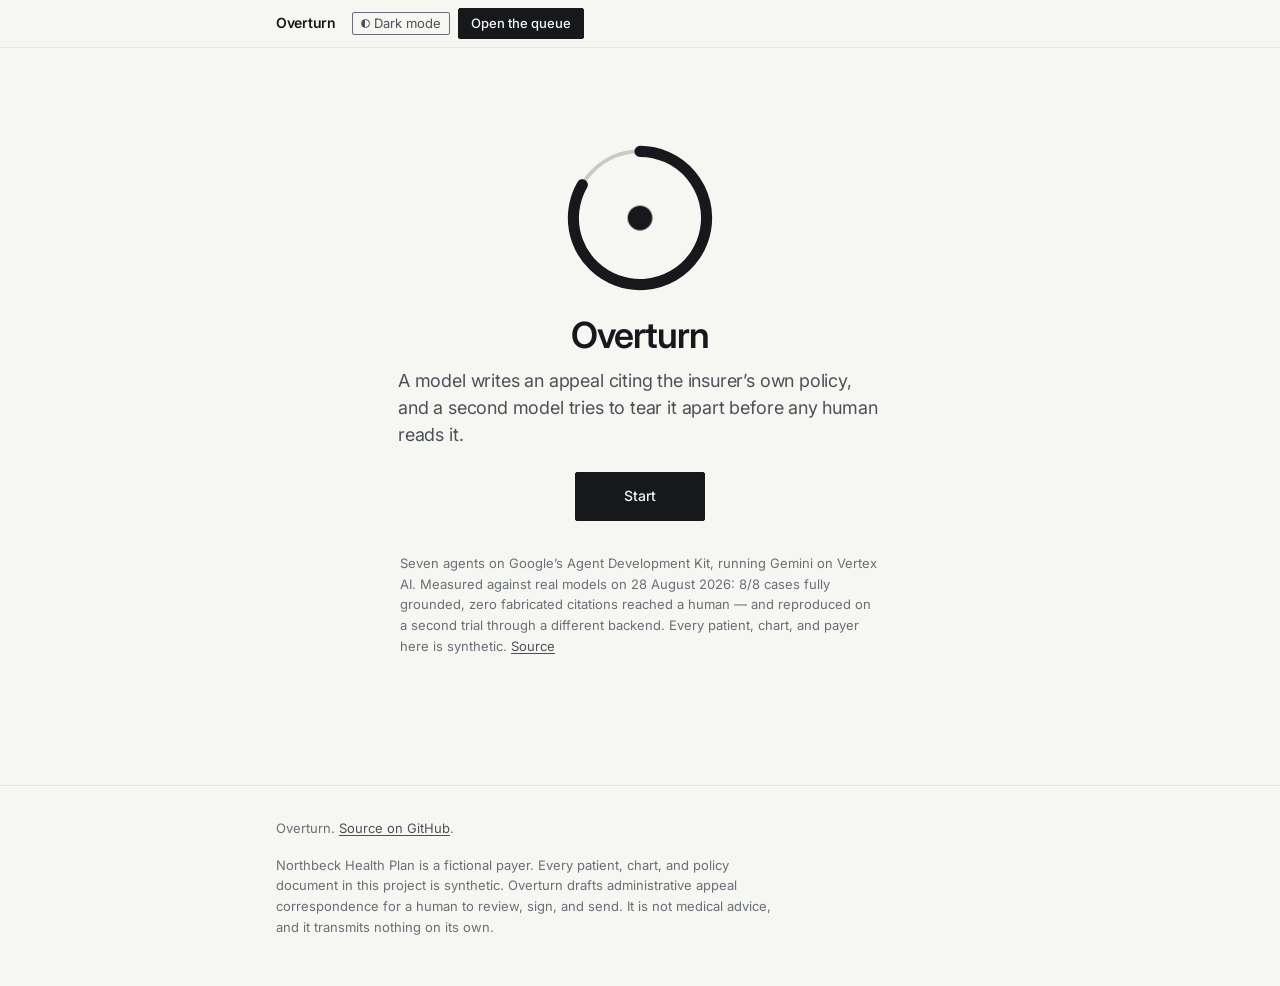
==== docs/index.html @ a34eac09 "approval: open the queue, keep the signatures behind the password There is no login between a visito" ====
<!doctype html>
<html lang="en">
<head>
<meta charset="utf-8">
<meta name="viewport" content="width=device-width,initial-scale=1">
<title>Overturn — an agent that appeals insurance denials</title>
<meta name="description" content="Seven Google ADK agents read a health insurance denial letter, find the payer’s own medical policy, check the chart against it, draft an appeal, and verify every citation before a human ever sees it.">
<link rel="icon" href="data:image/svg+xml,%3Csvg xmlns='http://www.w3.org/2000/svg' viewBox='0 0 32 32'%3E%3Ccircle cx='16' cy='16' r='13' fill='none' stroke='%23c9cac4' stroke-width='2.5'/%3E%3Cpath d='M16 3A13 13 0 1 1 4.74 9.5' fill='none' stroke='%2316181c' stroke-width='4'/%3E%3C/svg%3E">
<link rel="preconnect" href="https://fonts.googleapis.com">
<link rel="preconnect" href="https://fonts.gstatic.com" crossorigin>
<link rel="stylesheet" href="https://fonts.googleapis.com/css2?family=Inter:wght@400;500;600&amp;family=JetBrains+Mono:wght@400;500&amp;display=swap">
<link rel="stylesheet" href="styles.css">
<script>/* Before first paint, so a reader who chose dark never sees a light flash. */
try{if(localStorage.getItem("overturn-theme")==="dark"||/(^|;\s*)overturn_theme=dark/.test(document.cookie))document.documentElement.setAttribute("data-theme","dark")}catch(e){}</script>
</head>
<body>
<a class="skip" href="#main">Skip to content</a>
<header class="masthead">
  <div class="masthead__inner">
    <a class="wordmark" href="index.html">Overturn</a>
    <div class="masthead__end">
      <button type="button" class="theme" aria-pressed="false">
        <span class="theme__dot" aria-hidden="true"></span>Dark mode
      </button>
      <a class="nav__app" href="/queue">Open the queue</a>
    </div>
  </div>
</header>

<main class="wrap door" id="main">
  <div class="door__top">
    <svg class="mark" viewBox="0 0 120 120" role="img" aria-label="Overturn">
      <circle class="ring" cx="60" cy="60" r="54"/>
      <path class="arc" d="M60 6 A54 54 0 1 1 13.23 33"/>
      <circle class="core" cx="60" cy="60" r="10"/>
    </svg>

    <h1>Overturn</h1>

    <p class="lede">A model writes an appeal citing the insurer’s own policy, and a
      second model tries to tear it apart before any human reads it.</p>

    <a class="btn" href="/queue">Start</a>
  </div>


  <p class="door__meta">Seven agents on Google’s Agent Development Kit, running Gemini on
    Vertex AI. Measured against real models on 28 August 2026: 8/8 cases fully grounded,
    zero fabricated citations reached a human — and reproduced on a second trial through a
    different backend. Every patient, chart, and payer here is synthetic.
    <a href="https://github.com/rickygole/overturn">Source</a></p>
</main>
<footer>
  <div class="wrap">
    <p>Overturn. <a href="https://github.com/rickygole/overturn">Source on GitHub</a>.</p>
    <p>Northbeck Health Plan is a fictional payer. Every patient, chart, and policy
      document in this project is synthetic. Overturn drafts administrative appeal
      correspondence for a human to review, sign, and send. It is not medical advice,
      and it transmits nothing on its own.</p>
  </div>
</footer>
<script src="app.js"></script>
</body>
</html>
---- docs/styles.css ----
/* Overturn — one stylesheet for the whole public site.
 *
 * Light is the design. It is authored first, it is what every visitor sees on
 * a first load, and every value below was picked against it. Dark exists
 * because it was asked for, and it is a derivation of these tokens rather than
 * a second palette with its own opinions.
 *
 * House rules, so later edits do not drift:
 *   - Radius is 1-3px. Nothing here is a card floating over a page.
 *   - No box-shadows. Depth comes from hairlines. The only ring is focus.
 *   - Sizes come from the scale below. If a size is not in the scale, it is
 *     a mistake rather than a decision.
 */

/* ── tokens ─────────────────────────────────────────────────────────────── */

:root{
  /* surface */
  --bg:#f6f6f3;          /* warm off-white; the page */
  --panel:#fff;          /* anything lifted off the page by a rule, not a shadow */
  --sunken:#f0f0ec;      /* code, and the inside of a quiet block */
  --hair:#e7e7e2;        /* the default rule; almost not there */
  --edge:#c9cac4;        /* a rule you are meant to notice */

  /* text */
  --ink:#16181c;         /* body and headings */
  --muted:#4c5158;       /* secondary prose — still AA on both surfaces */
  --dim:#6a6f77;         /* labels, captions, and every interactive border */

  /* meaning. Never used alone: each one is paired with a word. */
  --good:#177245;
  --bad:#a01c11;
  --warn:#ad5a00;
  --link:#10529e;

  /* type */
  --sans:"Inter",system-ui,-apple-system,"Segoe UI",Roboto,Helvetica,Arial,sans-serif;
  --mono:"JetBrains Mono",ui-monospace,SFMono-Regular,Menlo,Consolas,monospace;
  --fs-micro:11px;       /* table headers, footer small print */
  --fs-eyebrow:11.5px;   /* the one uppercase style on the site */
  --fs-xs:13px;
  --fs-sm:13.5px;
  --fs-md:14px;
  --fs-base:15px;        /* body */
  --fs-lg:18px;          /* h2, lede */
  --fs-display:32px;     /* h1 */
  --fs-hero:36px;        /* the landing wordmark, and nothing else */

  /* space — one scale, no in-between values */
  --s1:4px; --s2:8px; --s3:12px; --s4:16px; --s5:24px;
  --s6:32px; --s7:48px; --s8:64px; --s9:96px;

  --r:2px;               /* the radius. Nearly square, on purpose. */
  --measure:52ch;        /* prose. Wider than this and the eye loses the line. */
  --container:760px;
}

/* Dark is a derivation: same roles, same relationships, re-lit. There is no
 * prefers-color-scheme block — the site commits to light until a reader says
 * otherwise, so a first impression is a designed one rather than a coin flip. */
:root[data-theme="dark"]{
  --bg:#15171a;
  --panel:#1b1e22;
  --sunken:#212429;
  --hair:#2a2e34;
  --edge:#454b53;
  --ink:#eceef0;
  --muted:#b2b8c0;
  --dim:#8d949c;
  --good:#5fbf85;
  --bad:#f0857a;
  --warn:#dfa14a;
  --link:#8ab4f0;
}

/* ── base ───────────────────────────────────────────────────────────────── */

*{box-sizing:border-box}

html{-webkit-text-size-adjust:100%}

body{
  margin:0;
  background:var(--bg);
  color:var(--ink);
  font-family:var(--sans);
  font-size:var(--fs-base);
  line-height:1.6;
  overflow-x:hidden;              /* wide content scrolls in its own box */
  -webkit-font-smoothing:antialiased;
  -moz-osx-font-smoothing:grayscale;
  font-synthesis-weight:none;
}

/* Horizontal only. This used to be `padding:0 var(--s4)`, and because
   `main` carries `.wrap`, the shorthand's `padding-top:0` outranked the
   vertical padding on `main` and every page opened ~9px under a sticky
   masthead. A longhand on `main` would not have fixed it either: `.wrap`
   wins on specificity whatever form it takes. The container should never
   have had an opinion about the vertical axis. */
.wrap{max-width:var(--container);margin:0 auto;padding-left:var(--s4);padding-right:var(--s4)}

/* Anything that is not prose — tables, code, diagrams — is allowed the full
 * container. Prose is not, because 52ch is where it stays readable. */
p,li,figcaption,dd,blockquote{max-width:var(--measure)}

h1,h2,h3{font-weight:600;letter-spacing:-.02em;line-height:1.2;text-wrap:balance}
h1{font-size:var(--fs-display);letter-spacing:-.025em;line-height:1.1;margin:0 0 var(--s3);max-width:20ch}
h2{font-size:var(--fs-lg);margin:var(--s8) 0 var(--s4);padding-top:var(--s5);
   border-top:1px solid var(--hair)}
main>h2:first-of-type{margin-top:var(--s7)}
h3{font-size:var(--fs-base);margin:var(--s6) 0 var(--s2);max-width:var(--measure)}

p{margin:0 0 var(--s4)}

.lede{font-size:var(--fs-lg);line-height:1.5;color:var(--muted);letter-spacing:-.01em;
      max-width:46ch;margin-bottom:var(--s5)}

/* The only uppercase on the site. One style, used as a section marker. */
.eyebrow{
  font-size:var(--fs-eyebrow);font-weight:500;letter-spacing:.09em;
  text-transform:uppercase;color:var(--dim);margin:0 0 var(--s3);
}

.muted{color:var(--muted)}
.dim{color:var(--dim)}
.small{font-size:var(--fs-sm);line-height:1.55}

strong,b{font-weight:600}

a{color:var(--link);text-decoration:underline;text-decoration-thickness:1px;
  text-underline-offset:2px}
a:hover{text-decoration-thickness:2px}

/* One focus treatment everywhere. Visible, square, ink — never suppressed. */
:focus-visible{outline:2px solid var(--ink);outline-offset:2px;border-radius:1px}

code,pre,.mono{font-family:var(--mono);font-variant-ligatures:none}
code:not(pre code){
  font-size:.92em;background:var(--sunken);border-radius:1px;padding:.05em .3em;
}
pre{
  font-size:var(--fs-xs);line-height:1.7;background:var(--sunken);
  border:1px solid var(--hair);border-radius:var(--r);
  padding:var(--s4);margin:var(--s4) 0;overflow-x:auto;
}
pre code{background:none;border:0;padding:0;font-size:inherit}

hr,.rule{border:0;border-top:1px solid var(--hair);margin:var(--s7) 0}

/* ── masthead ───────────────────────────────────────────────────────────── */

.skip{position:absolute;left:-9999px;top:0;background:var(--ink);color:var(--bg);
      padding:var(--s2) var(--s3);z-index:20;border-radius:var(--r)}
.skip:focus{left:var(--s4);top:var(--s2)}

.masthead{
  position:sticky;top:0;z-index:10;
  background:var(--bg);border-bottom:1px solid var(--hair);
}
.masthead__inner{
  display:flex;align-items:center;gap:var(--s4);
  min-height:46px;padding:var(--s2) var(--s4);
  max-width:var(--container);margin:0 auto;
}
.wordmark{
  font-size:var(--fs-md);font-weight:600;letter-spacing:-.02em;
  color:var(--ink);text-decoration:none;flex:none;
}
.wordmark:hover{text-decoration:none}

.nav{
  display:flex;align-items:center;gap:var(--s1);flex:1 1 auto;min-width:0;
  overflow-x:auto;scrollbar-width:none;
}
.nav::-webkit-scrollbar{display:none}
.nav a{
  font-size:var(--fs-xs);color:var(--muted);text-decoration:none;
  padding:var(--s1) var(--s2);border-radius:1px;white-space:nowrap;
}
.nav a:hover{color:var(--ink);text-decoration:none}
.nav a[aria-current="page"]{color:var(--ink);font-weight:500;
  border-bottom:1px solid var(--ink);border-radius:0}

.masthead__end{display:flex;align-items:center;gap:var(--s2);flex:none}

/* The one action in the masthead: the door into the running product. */
.nav__app{
  font-size:var(--fs-xs);font-weight:500;color:var(--bg) !important;
  background:var(--ink);border:1px solid var(--ink);border-radius:var(--r);
  padding:var(--s1) var(--s3);text-decoration:none;white-space:nowrap;
}
.nav__app:hover{text-decoration:none;opacity:.88}

/* Light/dark. A toggle button, not a three-way switch: the accessible name
 * stays "Dark mode" and aria-pressed carries the state, so the label is never
 * describing something other than what it does. */
.theme{
  display:inline-flex;align-items:center;gap:var(--s1);
  font:inherit;font-size:var(--fs-xs);line-height:1;
  color:var(--muted);background:transparent;
  border:1px solid var(--dim);border-radius:var(--r);
  padding:var(--s1) var(--s2);cursor:pointer;white-space:nowrap;
}
.theme:hover{color:var(--ink);border-color:var(--ink)}
.theme[aria-pressed="true"]{background:var(--ink);color:var(--bg);border-color:var(--ink)}
.theme__dot{
  width:9px;height:9px;border-radius:99px;flex:none;
  border:1px solid currentColor;
  background:linear-gradient(90deg,currentColor 0 50%,transparent 50% 100%);
}

/* ── layout ─────────────────────────────────────────────────────────────── */

main{padding:var(--s7) 0 var(--s8)}
main>:first-child{margin-top:0}

/* ── tables ─────────────────────────────────────────────────────────────── */

/* Wide content lives in its own scroller and is focusable, so a keyboard can
 * reach the far column without a mouse. The body never scrolls sideways. */
.scroll{overflow-x:auto;margin:var(--s4) 0;border-radius:var(--r)}
.scroll:focus-visible{outline-offset:0}

table{width:100%;border-collapse:collapse;font-size:var(--fs-sm);line-height:1.5}
th,td{text-align:left;padding:var(--s2) var(--s3);border-bottom:1px solid var(--hair);
      vertical-align:top}
th{
  font-size:var(--fs-micro);font-weight:500;text-transform:uppercase;
  letter-spacing:.09em;color:var(--dim);white-space:nowrap;
  border-bottom-color:var(--edge);
}
tbody tr:last-child td,tbody tr:last-child th{border-bottom:0}
td code{white-space:nowrap}
.num{font-variant-numeric:tabular-nums;white-space:nowrap;text-align:right}
th.num{text-align:right}
.tfoot td{border-top:1px solid var(--edge);font-weight:600}

/* Meaning is never carried by hue alone: every one of these is a word. */
.yes{color:var(--good);font-weight:500;white-space:nowrap}
.no{color:var(--bad);font-weight:500;white-space:nowrap}
.hold{color:var(--warn);font-weight:500;white-space:nowrap}

/* ── blocks ─────────────────────────────────────────────────────────────── */

.notice{
  border:1px solid var(--hair);border-left:2px solid var(--edge);
  background:var(--panel);border-radius:var(--r);
  padding:var(--s3) var(--s4);margin:var(--s5) 0;font-size:var(--fs-md);
}
.notice p{max-width:48ch}
.notice>:last-child{margin-bottom:0}

.callout{
  border:1px solid var(--edge);background:var(--panel);border-radius:var(--r);
  padding:var(--s5);margin:var(--s5) 0;
}
.callout>:last-child{margin-bottom:0}

/* The verbatim quote. This is the most important object on the site, so it is
 * the only place the type steps up instead of down. */
.pull{
  margin:var(--s5) 0;padding:var(--s5);border:1px solid var(--edge);
  border-left:3px solid var(--ink);background:var(--panel);border-radius:var(--r);
  max-width:none;
}
.pull p{font-size:var(--fs-lg);line-height:1.5;letter-spacing:-.01em;
        max-width:48ch;margin:0}
.pull cite{
  display:block;margin-top:var(--s3);font-style:normal;
  font-size:var(--fs-xs);color:var(--dim);max-width:48ch;
}

.grid{display:grid;gap:var(--s3);margin:var(--s4) 0;
      grid-template-columns:repeat(auto-fit,minmax(min(100%,15rem),1fr))}
.card{
  border:1px solid var(--hair);background:var(--panel);border-radius:var(--r);
  padding:var(--s4);min-width:0;
}
.card h3{margin:0 0 var(--s1);font-size:var(--fs-md)}
.card p{margin:0;font-size:var(--fs-sm);line-height:1.55;color:var(--muted);max-width:none}

/* Scoreboard figures. Tabular, so the columns line up at any zoom. */
.stats{
  display:grid;gap:0;margin:var(--s5) 0;
  grid-template-columns:repeat(auto-fit,minmax(min(100%,11rem),1fr));
  border:1px solid var(--hair);border-radius:var(--r);background:var(--panel);
}
.stat{padding:var(--s4);border-right:1px solid var(--hair)}
.stat:last-child{border-right:0}
.stat__n{
  font-size:var(--fs-display);font-weight:600;letter-spacing:-.03em;line-height:1;
  font-variant-numeric:tabular-nums;display:block;
}
.stat__n small{font-size:var(--fs-md);font-weight:500;color:var(--dim);letter-spacing:0}
.stat__l{margin:var(--s2) 0 0;font-size:var(--fs-xs);line-height:1.45;color:var(--muted);
         max-width:24ch}

/* ── the pipeline, as a spine ───────────────────────────────────────────── */

ol.steps{list-style:none;counter-reset:s;padding:0;margin:var(--s5) 0}
ol.steps>li{
  counter-increment:s;position:relative;
  padding:0 0 var(--s5) var(--s6);
  border-left:1px solid var(--hair);margin-left:11px;max-width:none;
}
ol.steps>li:last-child{border-left-color:transparent;padding-bottom:0}
ol.steps>li::before{
  content:counter(s,decimal-leading-zero);
  position:absolute;left:-12px;top:0;width:23px;
  background:var(--bg);text-align:center;
  font-family:var(--mono);font-size:var(--fs-micro);font-weight:500;color:var(--dim);
  line-height:1.6;
}
ol.steps h3{margin:0 0 var(--s1)}
ol.steps p{margin:0;color:var(--muted);font-size:var(--fs-md)}
ol.steps .notice{margin:var(--s3) 0 0}
/* Step 9 is the waiting. The dashes are the weeks. */
.steps .gap{border-left-style:dashed;padding-top:var(--s5)}

/* ── figures ────────────────────────────────────────────────────────────── */

figure{margin:var(--s5) 0}
figure img{max-width:100%;height:auto;display:block;
           border:1px solid var(--hair);border-radius:var(--r);background:#fff}
figcaption{font-size:var(--fs-xs);line-height:1.55;color:var(--dim);margin-top:var(--s3)}

.placeholder{
  border:1px dashed var(--edge);border-radius:var(--r);background:var(--sunken);
  padding:var(--s8) var(--s4);text-align:center;color:var(--muted);
}
.placeholder p{max-width:none;margin:0}

/* ── controls ───────────────────────────────────────────────────────────── */

.btn{
  display:inline-block;font-size:var(--fs-md);font-weight:500;
  padding:10px var(--s5);border-radius:var(--r);text-decoration:none;
  background:var(--ink);color:var(--bg);border:1px solid var(--ink);
}
.btn:hover{text-decoration:none;opacity:.88}
.btn--ghost{background:transparent;color:var(--ink);border-color:var(--dim)}
.btn--ghost:hover{border-color:var(--ink);opacity:1}

.next{
  display:flex;justify-content:space-between;gap:var(--s4);flex-wrap:wrap;
  margin:var(--s8) 0 0;padding-top:var(--s4);border-top:1px solid var(--hair);
  font-size:var(--fs-md);
}
.next a{font-weight:500;text-decoration:none}
.next a:hover{text-decoration:underline}

/* ── footer ─────────────────────────────────────────────────────────────── */

footer{
  border-top:1px solid var(--hair);background:var(--bg);
  padding:var(--s6) 0 var(--s7);margin-top:var(--s8);
}
footer p{font-size:var(--fs-xs);line-height:1.6;color:var(--dim);max-width:64ch}
footer p:last-child{margin-bottom:0}
footer a{color:var(--muted)}

/* ── the landing page ───────────────────────────────────────────────────── */

.door{padding:var(--s9) var(--s4) var(--s8);text-align:center}
.door__top{display:flex;flex-direction:column;align-items:center}
.mark{width:148px;height:148px;display:block;margin:0 0 var(--s5)}
.mark .ring{fill:none;stroke:var(--edge);stroke-width:3}
.mark .arc{fill:none;stroke:var(--ink);stroke-width:9;stroke-linecap:butt}
.mark .core{fill:var(--ink)}
.mark .arc{stroke-linecap:round}

.door h1{font-size:var(--fs-hero);letter-spacing:-.03em;margin:0 0 var(--s3);max-width:none}
.door .lede{max-width:44ch;margin:0 auto var(--s5);text-align:left}
.door .btn{padding:12px var(--s7)}

/* The finding, directly under the door. Left-aligned: it is prose, and prose
 * that is centred is prose nobody finishes. */
.door__finding{
  max-width:var(--measure);margin:var(--s8) auto 0;text-align:left;
  padding-top:var(--s5);border-top:1px solid var(--hair);
}
.door__finding p{margin-bottom:var(--s3)}
.door__finding p:last-child{margin-bottom:0}
.door__meta{
  max-width:60ch;margin:var(--s6) auto 0;text-align:left;
  font-size:var(--fs-xs);line-height:1.6;color:var(--dim);
}
.door__meta a{color:var(--muted)}

/* ── motion ─────────────────────────────────────────────────────────────── */

/* The arc draws once, clockwise from the top, and stops. It is saying "this
 * thing turns something around" — which is the product name. Nothing else on
 * the site moves. */
@media (prefers-reduced-motion:no-preference){
  .mark .arc{stroke-dasharray:440;stroke-dashoffset:440;
             animation:draw .9s cubic-bezier(.22,.61,.36,1) .1s forwards}
  .mark .core{opacity:0;animation:fade .2s ease-out .8s forwards}
  .door__top>*:not(.mark){animation:rise .25s ease-out .35s backwards}
}
@keyframes draw{to{stroke-dashoffset:0}}
@keyframes fade{to{opacity:1}}
@keyframes rise{from{opacity:0;transform:translateY(6px)}}

@media (prefers-reduced-motion:reduce){
  *,*::before,*::after{animation:none !important;transition:none !important}
}

/* ── narrow ─────────────────────────────────────────────────────────────── */

@media (max-width:600px){
  :root{--fs-display:26px;--fs-hero:30px;--fs-lg:16px}
  .masthead__inner{flex-wrap:wrap;gap:var(--s2) var(--s3);padding:var(--s2) var(--s4)}
  .wordmark{order:1}
  .masthead__end{order:2;margin-left:auto}
  .nav{order:3;flex-basis:100%;margin:0 calc(var(--s4) * -1);padding:0 var(--s4) var(--s1)}
  main{padding-top:var(--s6)}
  .door{padding-top:var(--s7)}
  .mark{width:112px;height:112px}
  .stat{border-right:0;border-bottom:1px solid var(--hair)}
  .stat:last-child{border-bottom:0}
  .callout,.pull{padding:var(--s4)}
}

@media print{
  .masthead,.theme,.next{display:none}
  body{background:#fff}
}
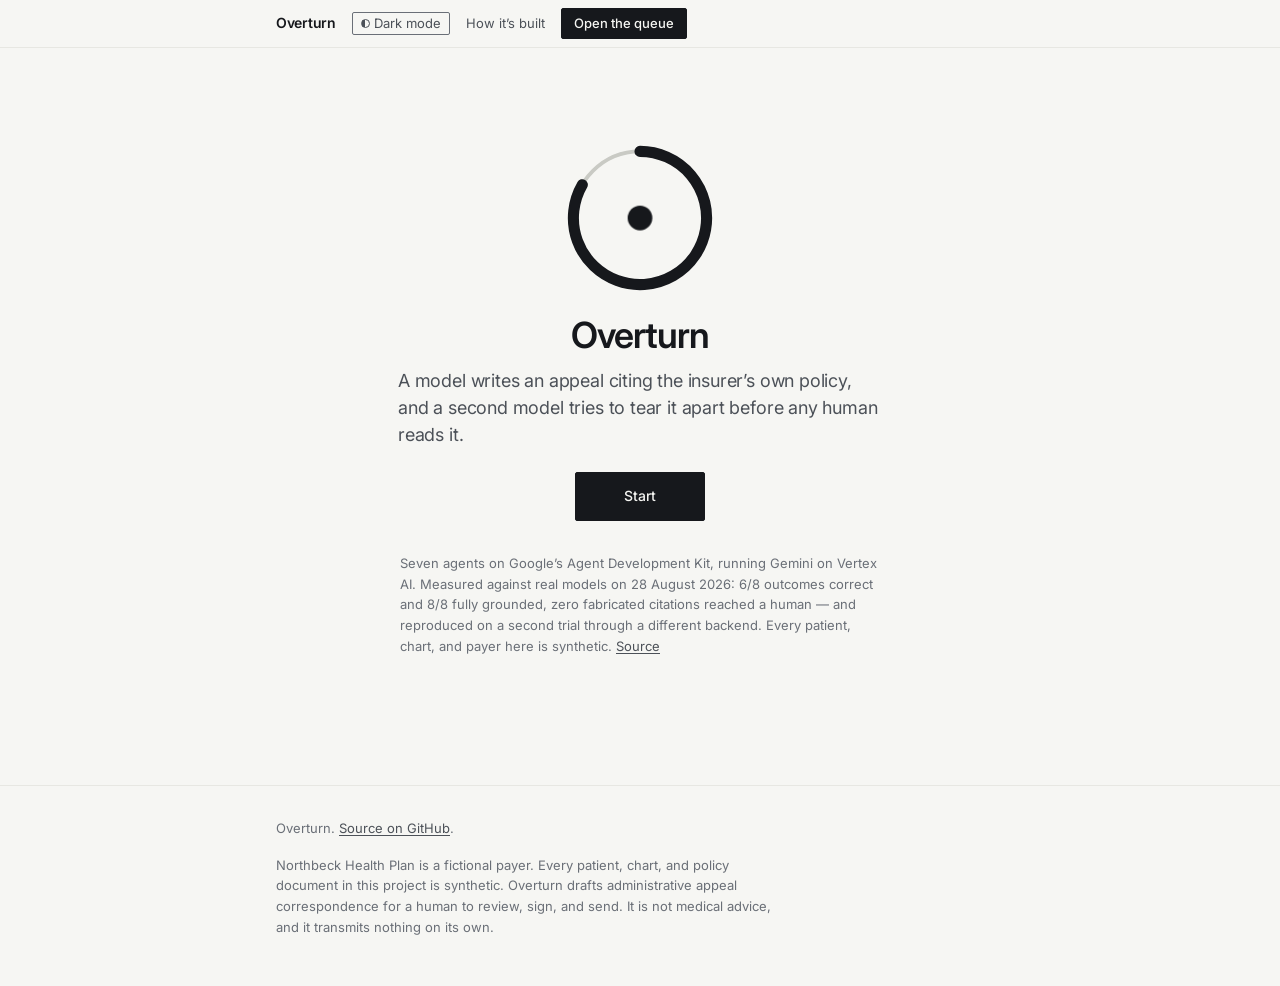
==== commit ba0fb863: "site: put the required artifacts back where a judge can click them A judge scored this submission an" ====
--- a/docs/index.html
+++ b/docs/index.html
@@ -22,6 +22,7 @@
       <button type="button" class="theme" aria-pressed="false">
         <span class="theme__dot" aria-hidden="true"></span>Dark mode
       </button>
+      <a class="nav" href="/system.html" style="font-size:var(--fs-xs);color:var(--muted);text-decoration:none;padding:var(--s1) var(--s2)">How it&rsquo;s built</a>
       <a class="nav__app" href="/queue">Open the queue</a>
     </div>
   </div>
@@ -45,7 +46,7 @@
 
 
   <p class="door__meta">Seven agents on Google’s Agent Development Kit, running Gemini on
-    Vertex AI. Measured against real models on 28 August 2026: 8/8 cases fully grounded,
+    Vertex AI. Measured against real models on 28 August 2026: 6/8 outcomes correct and 8/8 fully grounded,
     zero fabricated citations reached a human — and reproduced on a second trial through a
     different backend. Every patient, chart, and payer here is synthetic.
     <a href="https://github.com/rickygole/overturn">Source</a></p>
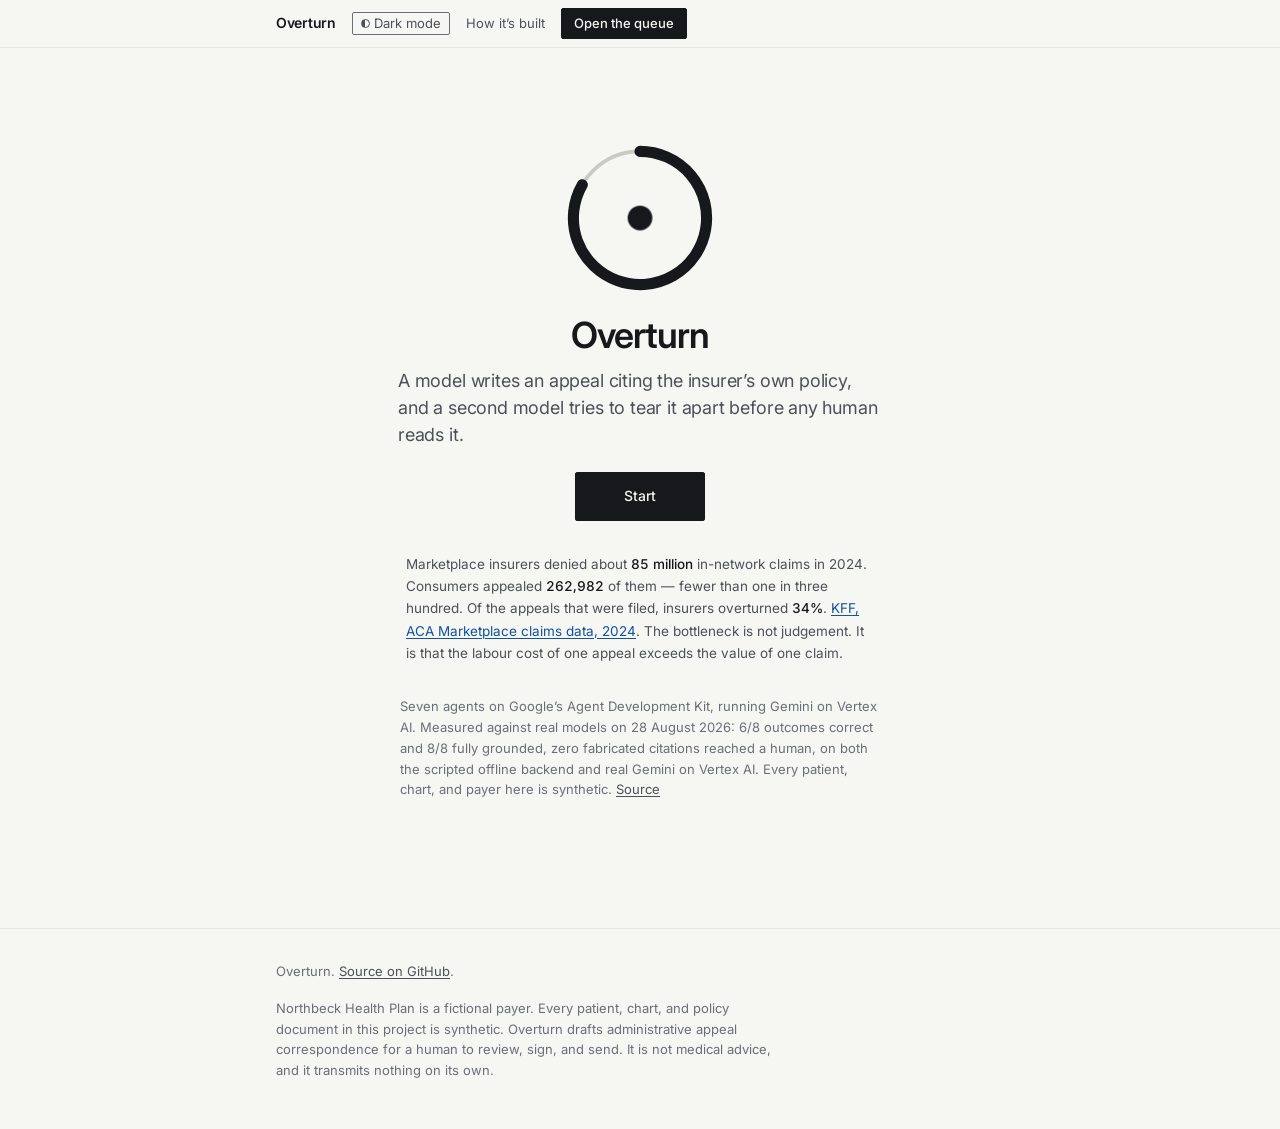
==== commit 109a532d: "site: a way out of the queue, and a number behind the premise Three findings from the same scoreshee" ====
--- a/docs/index.html
+++ b/docs/index.html
@@ -44,11 +44,23 @@
     <a class="btn" href="/queue">Start</a>
   </div>
 
+  <!-- The economic premise, which this page used to assert without a number.
+       A judge is entitled to ask how rarely and how often, and "a large share
+       get overturned" is not an answer. The asymmetry is the whole product:
+       almost nobody appeals, and a third of the people who do, win. -->
+  <p class="door__stat">Marketplace insurers denied about <strong>85 million</strong>
+    in-network claims in 2024. Consumers appealed <strong>262,982</strong> of them &mdash;
+    fewer than one in three hundred. Of the appeals that were filed, insurers
+    overturned <strong>34%</strong>.
+    <a href="https://www.kff.org/patient-consumer-protections/claims-denials-and-appeals-in-aca-marketplace-plans-in-2024/">KFF,
+    ACA Marketplace claims data, 2024</a>. The bottleneck is not judgement. It is that
+    the labour cost of one appeal exceeds the value of one claim.</p>
+
 
   <p class="door__meta">Seven agents on Google’s Agent Development Kit, running Gemini on
     Vertex AI. Measured against real models on 28 August 2026: 6/8 outcomes correct and 8/8 fully grounded,
-    zero fabricated citations reached a human — and reproduced on a second trial through a
-    different backend. Every patient, chart, and payer here is synthetic.
+    zero fabricated citations reached a human, on both the scripted offline backend and
+    real Gemini on Vertex AI. Every patient, chart, and payer here is synthetic.
     <a href="https://github.com/rickygole/overturn">Source</a></p>
 </main>
 <footer>
--- a/docs/styles.css
+++ b/docs/styles.css
@@ -388,6 +388,15 @@
 }
 .door__meta a{color:var(--muted)}
 
+/* The premise, set between the call to action and the measurements: larger
+   than the metadata under it because it is the argument, not the footnote,
+   and still quieter than the lede so it does not compete with the product. */
+.door__stat{
+  max-width:52ch;margin:var(--s6) auto 0;text-align:left;
+  font-size:var(--fs-sm);line-height:1.65;color:var(--muted);
+}
+.door__stat strong{color:var(--ink);font-weight:500;font-variant-numeric:tabular-nums}
+
 /* ── motion ─────────────────────────────────────────────────────────────── */
 
 /* The arc draws once, clockwise from the top, and stops. It is saying "this
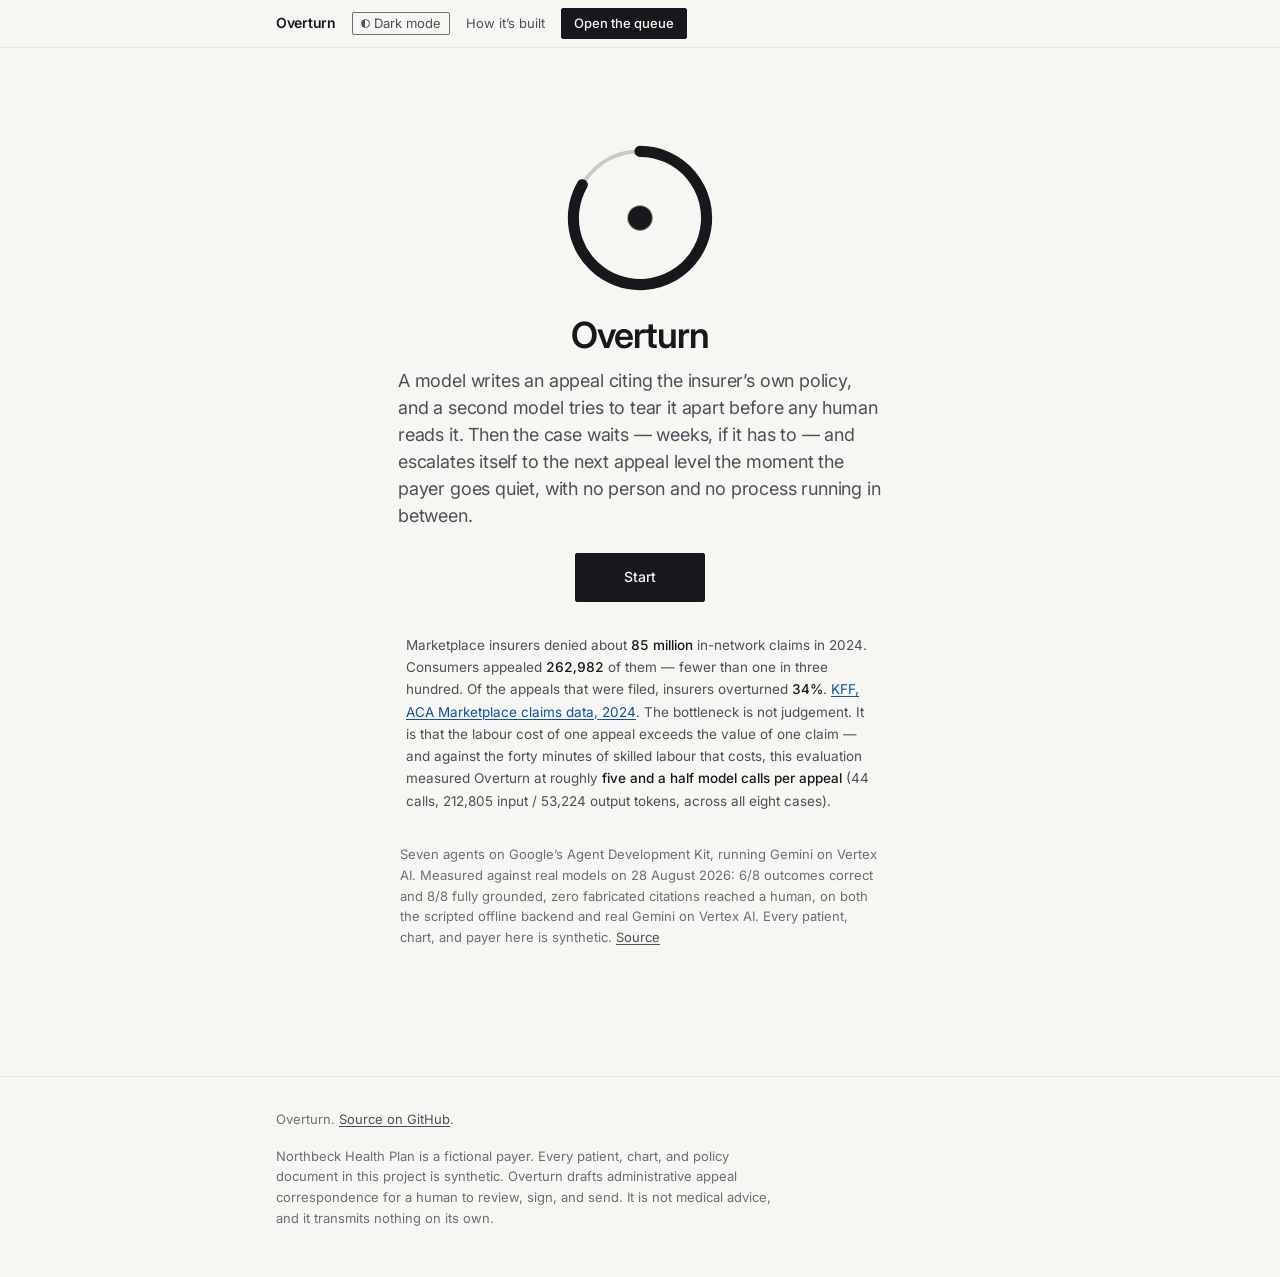
==== commit 673ab655: "site: the front door names the fleet claim and closes the economics loop Two gaps a strategic read o" ====
--- a/docs/index.html
+++ b/docs/index.html
@@ -39,7 +39,10 @@
     <h1>Overturn</h1>
 
     <p class="lede">A model writes an appeal citing the insurer’s own policy, and a
-      second model tries to tear it apart before any human reads it.</p>
+      second model tries to tear it apart before any human reads it. Then the
+      case waits — weeks, if it has to — and escalates itself to the next
+      appeal level the moment the payer goes quiet, with no person and no
+      process running in between.</p>
 
     <a class="btn" href="/queue">Start</a>
   </div>
@@ -54,7 +57,10 @@
     overturned <strong>34%</strong>.
     <a href="https://www.kff.org/patient-consumer-protections/claims-denials-and-appeals-in-aca-marketplace-plans-in-2024/">KFF,
     ACA Marketplace claims data, 2024</a>. The bottleneck is not judgement. It is that
-    the labour cost of one appeal exceeds the value of one claim.</p>
+    the labour cost of one appeal exceeds the value of one claim &mdash; and against
+    the forty minutes of skilled labour that costs, this evaluation measured
+    Overturn at roughly <strong>five and a half model calls per appeal</strong>
+    (44 calls, 212,805 input / 53,224 output tokens, across all eight cases).</p>
 
 
   <p class="door__meta">Seven agents on Google’s Agent Development Kit, running Gemini on
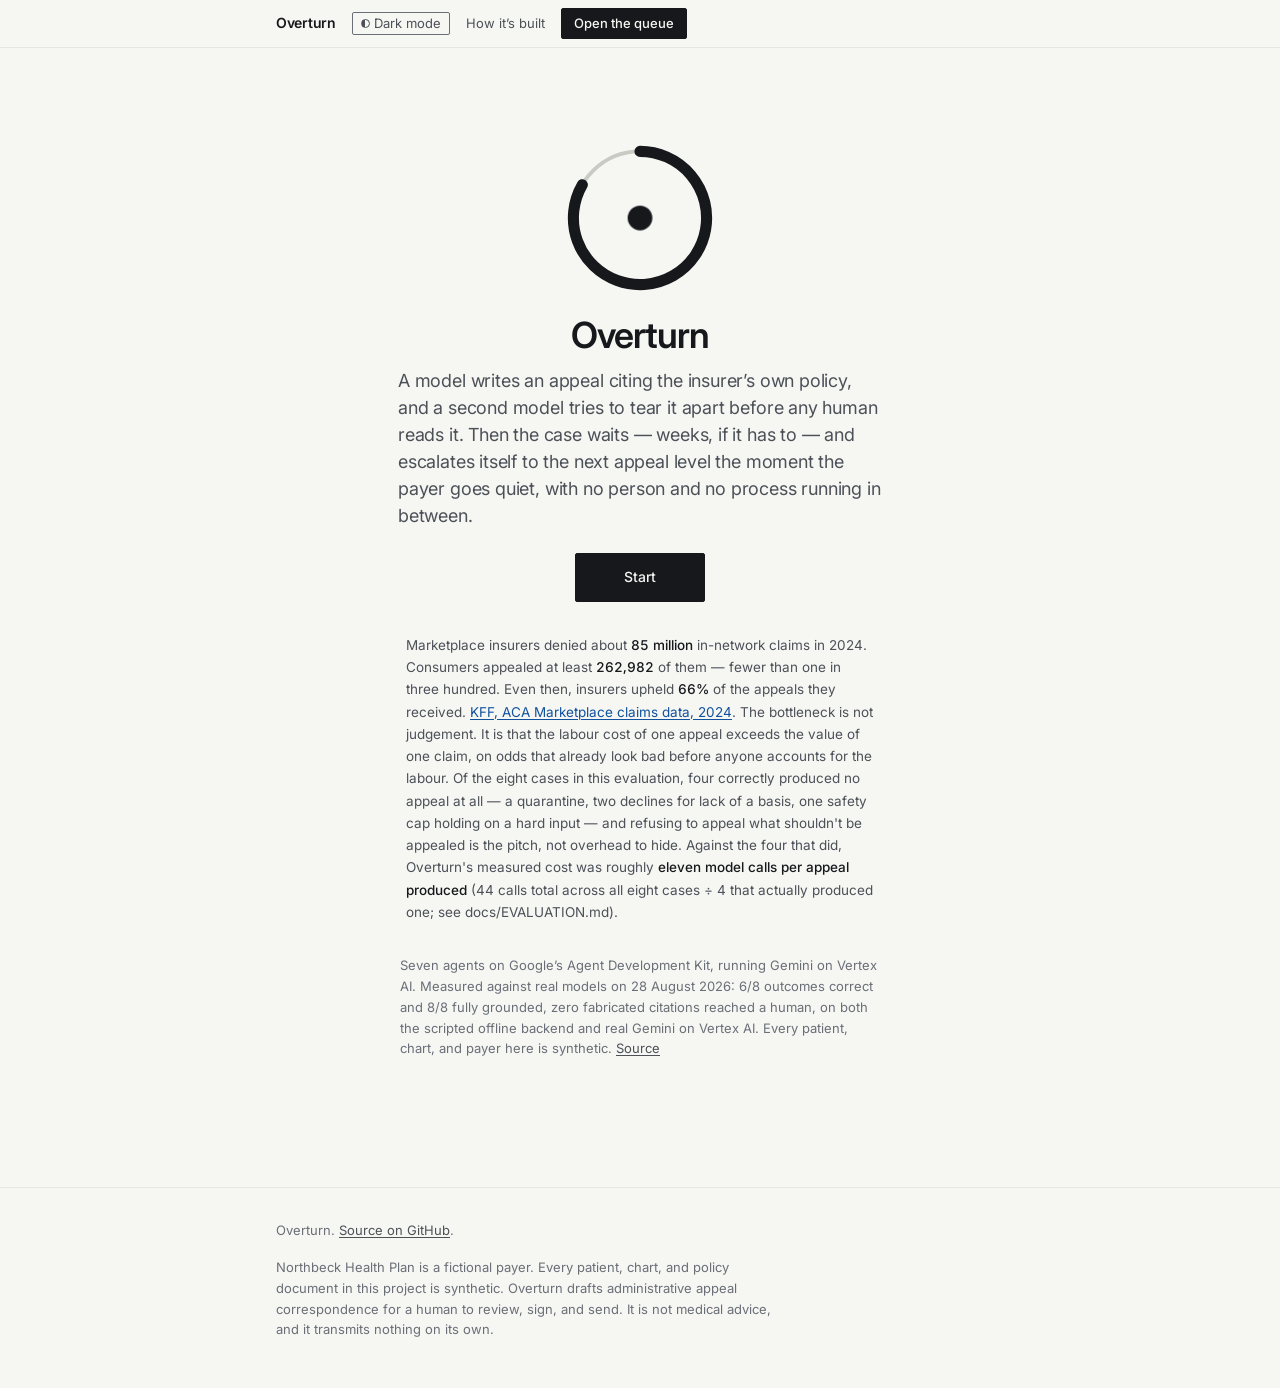
==== commit 57e9ed03: "site: two numbers on the front page were wrong, and one of them was never KFF's (a) "34% overturned"" ====
--- a/docs/index.html
+++ b/docs/index.html
@@ -47,20 +47,29 @@
     <a class="btn" href="/queue">Start</a>
   </div>
 
-  <!-- The economic premise, which this page used to assert without a number.
-       A judge is entitled to ask how rarely and how often, and "a large share
-       get overturned" is not an answer. The asymmetry is the whole product:
-       almost nobody appeals, and a third of the people who do, win. -->
+  <!-- The economic premise, which this page used to assert without a number,
+       then asserted with the wrong one: 34% was never KFF's figure -- their
+       own word for it is "upheld," not "overturned" -- and it did not even
+       reconcile against the appeal count printed beside it (262,982 minus
+       KFF's own 165,863 upheld is 36.9%, not 34%; grep "34%" on the source
+       page and it names something unrelated). KFF's actual framing: insurers
+       upheld 66% of the appeals they received. The asymmetry is still the
+       whole product, just a harder one to sell honestly: almost nobody
+       appeals, and most who do still lose. -->
   <p class="door__stat">Marketplace insurers denied about <strong>85 million</strong>
-    in-network claims in 2024. Consumers appealed <strong>262,982</strong> of them &mdash;
-    fewer than one in three hundred. Of the appeals that were filed, insurers
-    overturned <strong>34%</strong>.
+    in-network claims in 2024. Consumers appealed at least <strong>262,982</strong>
+    of them &mdash; fewer than one in three hundred. Even then, insurers upheld
+    <strong>66%</strong> of the appeals they received.
     <a href="https://www.kff.org/patient-consumer-protections/claims-denials-and-appeals-in-aca-marketplace-plans-in-2024/">KFF,
     ACA Marketplace claims data, 2024</a>. The bottleneck is not judgement. It is that
-    the labour cost of one appeal exceeds the value of one claim &mdash; and against
-    the forty minutes of skilled labour that costs, this evaluation measured
-    Overturn at roughly <strong>five and a half model calls per appeal</strong>
-    (44 calls, 212,805 input / 53,224 output tokens, across all eight cases).</p>
+    the labour cost of one appeal exceeds the value of one claim, on odds that
+    already look bad before anyone accounts for the labour. Of the eight cases in
+    this evaluation, four correctly produced no appeal at all &mdash; a quarantine,
+    two declines for lack of a basis, one safety cap holding on a hard input &mdash;
+    and refusing to appeal what shouldn't be appealed is the pitch, not overhead
+    to hide. Against the four that did, Overturn's measured cost was roughly
+    <strong>eleven model calls per appeal produced</strong> (44 calls total across
+    all eight cases &divide; 4 that actually produced one; see docs/EVALUATION.md).</p>
 
 
   <p class="door__meta">Seven agents on Google’s Agent Development Kit, running Gemini on
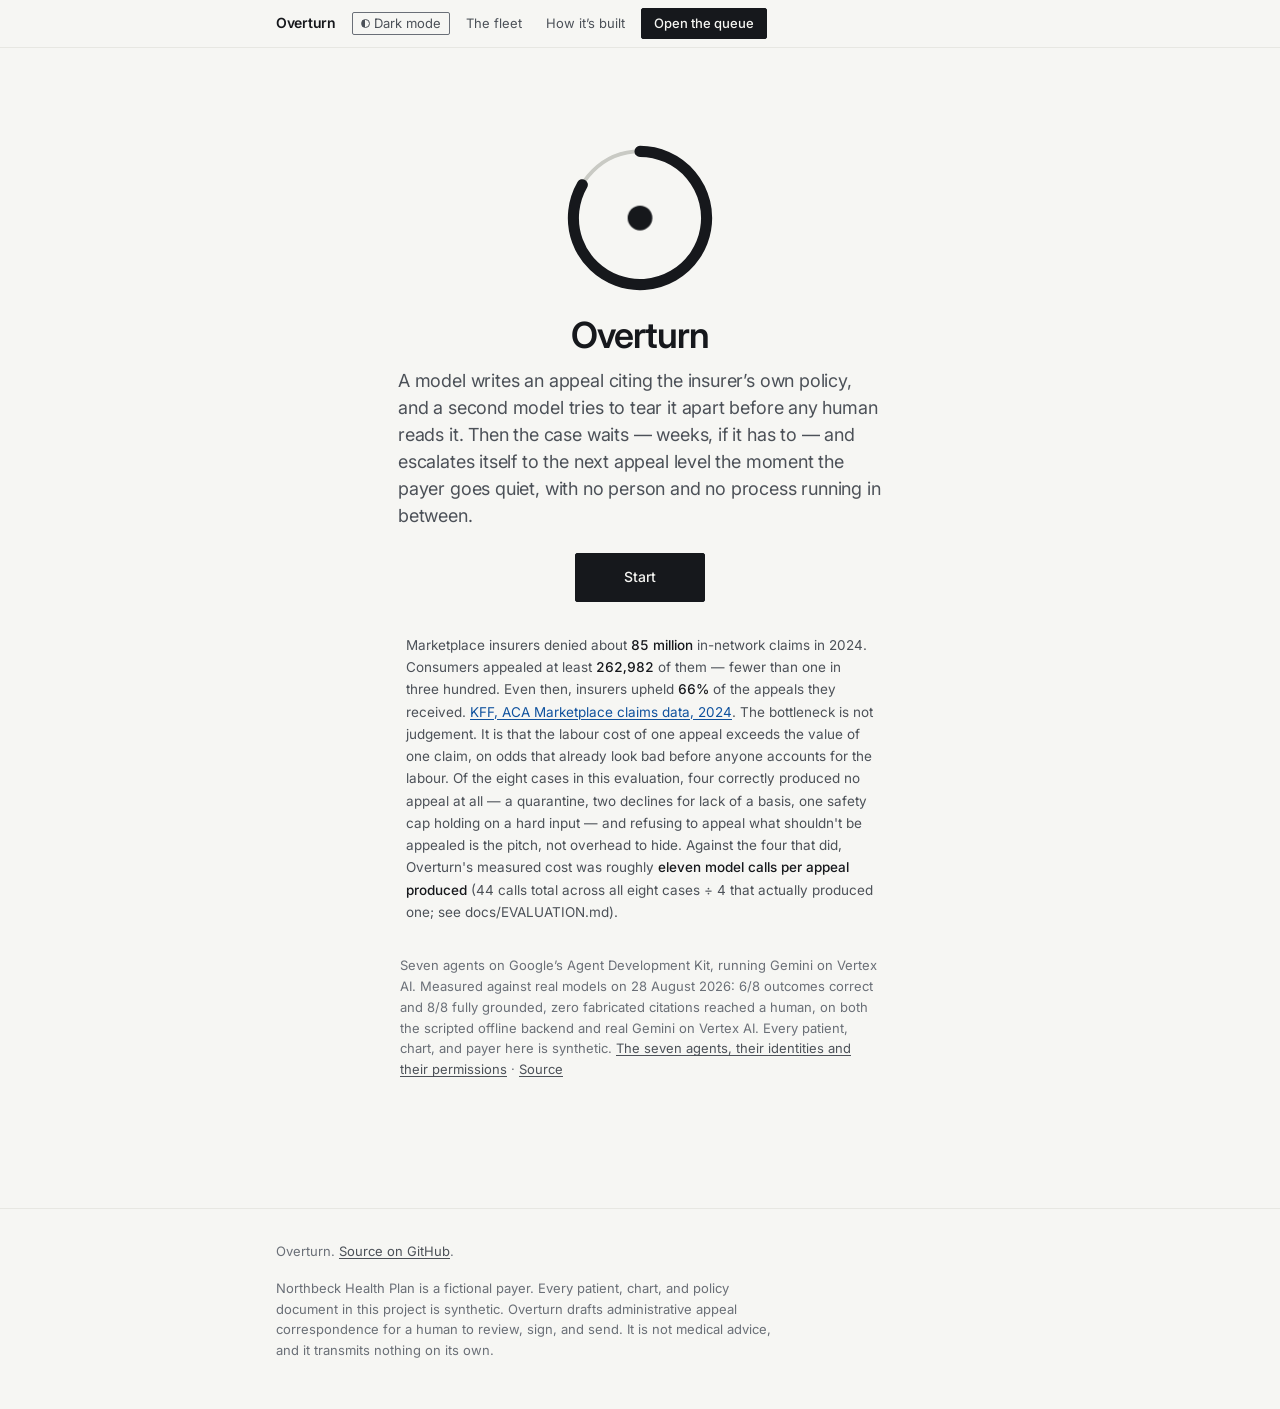
==== commit 10d6353c: "door: put the registry where a judge lands, not only where they navigate The track's requirement lis" ====
--- a/docs/index.html
+++ b/docs/index.html
@@ -22,6 +22,9 @@
       <button type="button" class="theme" aria-pressed="false">
         <span class="theme__dot" aria-hidden="true"></span>Dark mode
       </button>
+      <!-- The registry is the track's first named component and it has a live
+           surface now; a judge who cannot find it scores it as absent. -->
+      <a class="nav" href="/fleet" style="font-size:var(--fs-xs);color:var(--muted);text-decoration:none;padding:var(--s1) var(--s2)">The fleet</a>
       <a class="nav" href="/system.html" style="font-size:var(--fs-xs);color:var(--muted);text-decoration:none;padding:var(--s1) var(--s2)">How it&rsquo;s built</a>
       <a class="nav__app" href="/queue">Open the queue</a>
     </div>
@@ -76,6 +79,7 @@
     Vertex AI. Measured against real models on 28 August 2026: 6/8 outcomes correct and 8/8 fully grounded,
     zero fabricated citations reached a human, on both the scripted offline backend and
     real Gemini on Vertex AI. Every patient, chart, and payer here is synthetic.
+    <a href="/fleet">The seven agents, their identities and their permissions</a> &middot;
     <a href="https://github.com/rickygole/overturn">Source</a></p>
 </main>
 <footer>
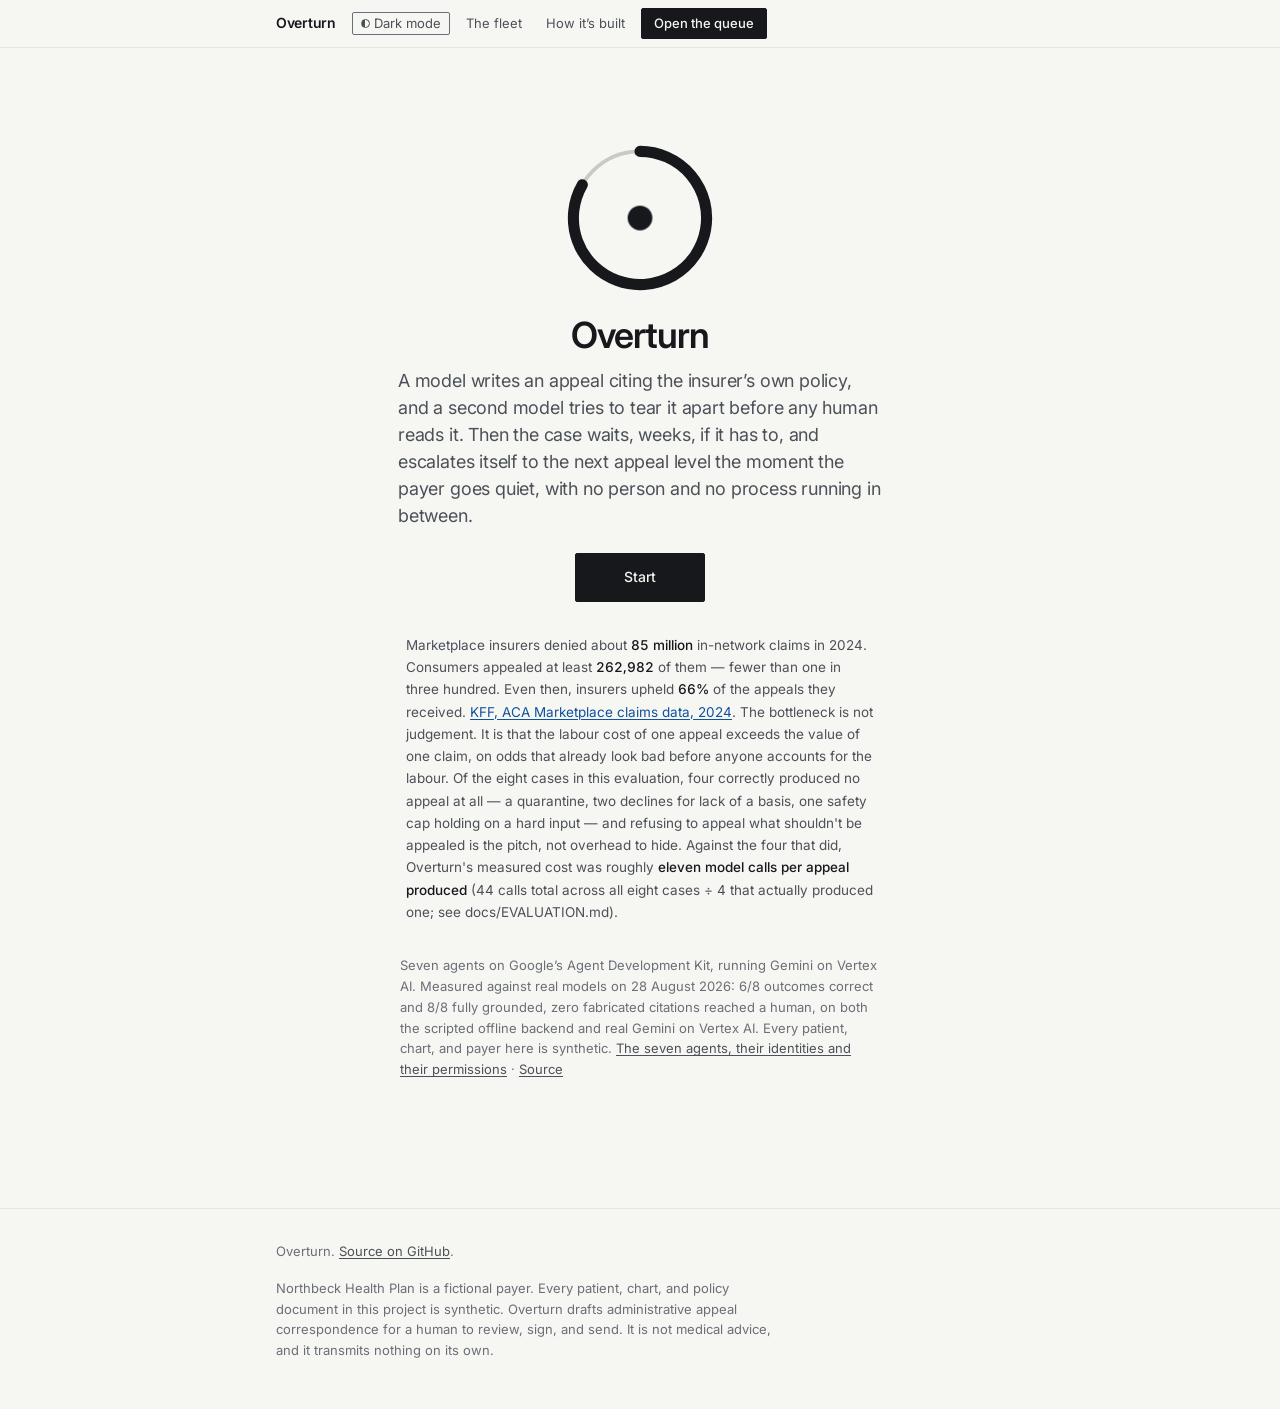
==== commit 0b47501c: "docs: remove the dashes from everything about to be published Four files a judge or a reader actuall" ====
--- a/docs/index.html
+++ b/docs/index.html
@@ -3,7 +3,7 @@
 <head>
 <meta charset="utf-8">
 <meta name="viewport" content="width=device-width,initial-scale=1">
-<title>Overturn — an agent that appeals insurance denials</title>
+<title>Overturn, an agent that appeals insurance denials</title>
 <meta name="description" content="Seven Google ADK agents read a health insurance denial letter, find the payer’s own medical policy, check the chart against it, draft an appeal, and verify every citation before a human ever sees it.">
 <link rel="icon" href="data:image/svg+xml,%3Csvg xmlns='http://www.w3.org/2000/svg' viewBox='0 0 32 32'%3E%3Ccircle cx='16' cy='16' r='13' fill='none' stroke='%23c9cac4' stroke-width='2.5'/%3E%3Cpath d='M16 3A13 13 0 1 1 4.74 9.5' fill='none' stroke='%2316181c' stroke-width='4'/%3E%3C/svg%3E">
 <link rel="preconnect" href="https://fonts.googleapis.com">
@@ -43,7 +43,7 @@
 
     <p class="lede">A model writes an appeal citing the insurer’s own policy, and a
       second model tries to tear it apart before any human reads it. Then the
-      case waits — weeks, if it has to — and escalates itself to the next
+      case waits, weeks, if it has to, and escalates itself to the next
       appeal level the moment the payer goes quiet, with no person and no
       process running in between.</p>
 
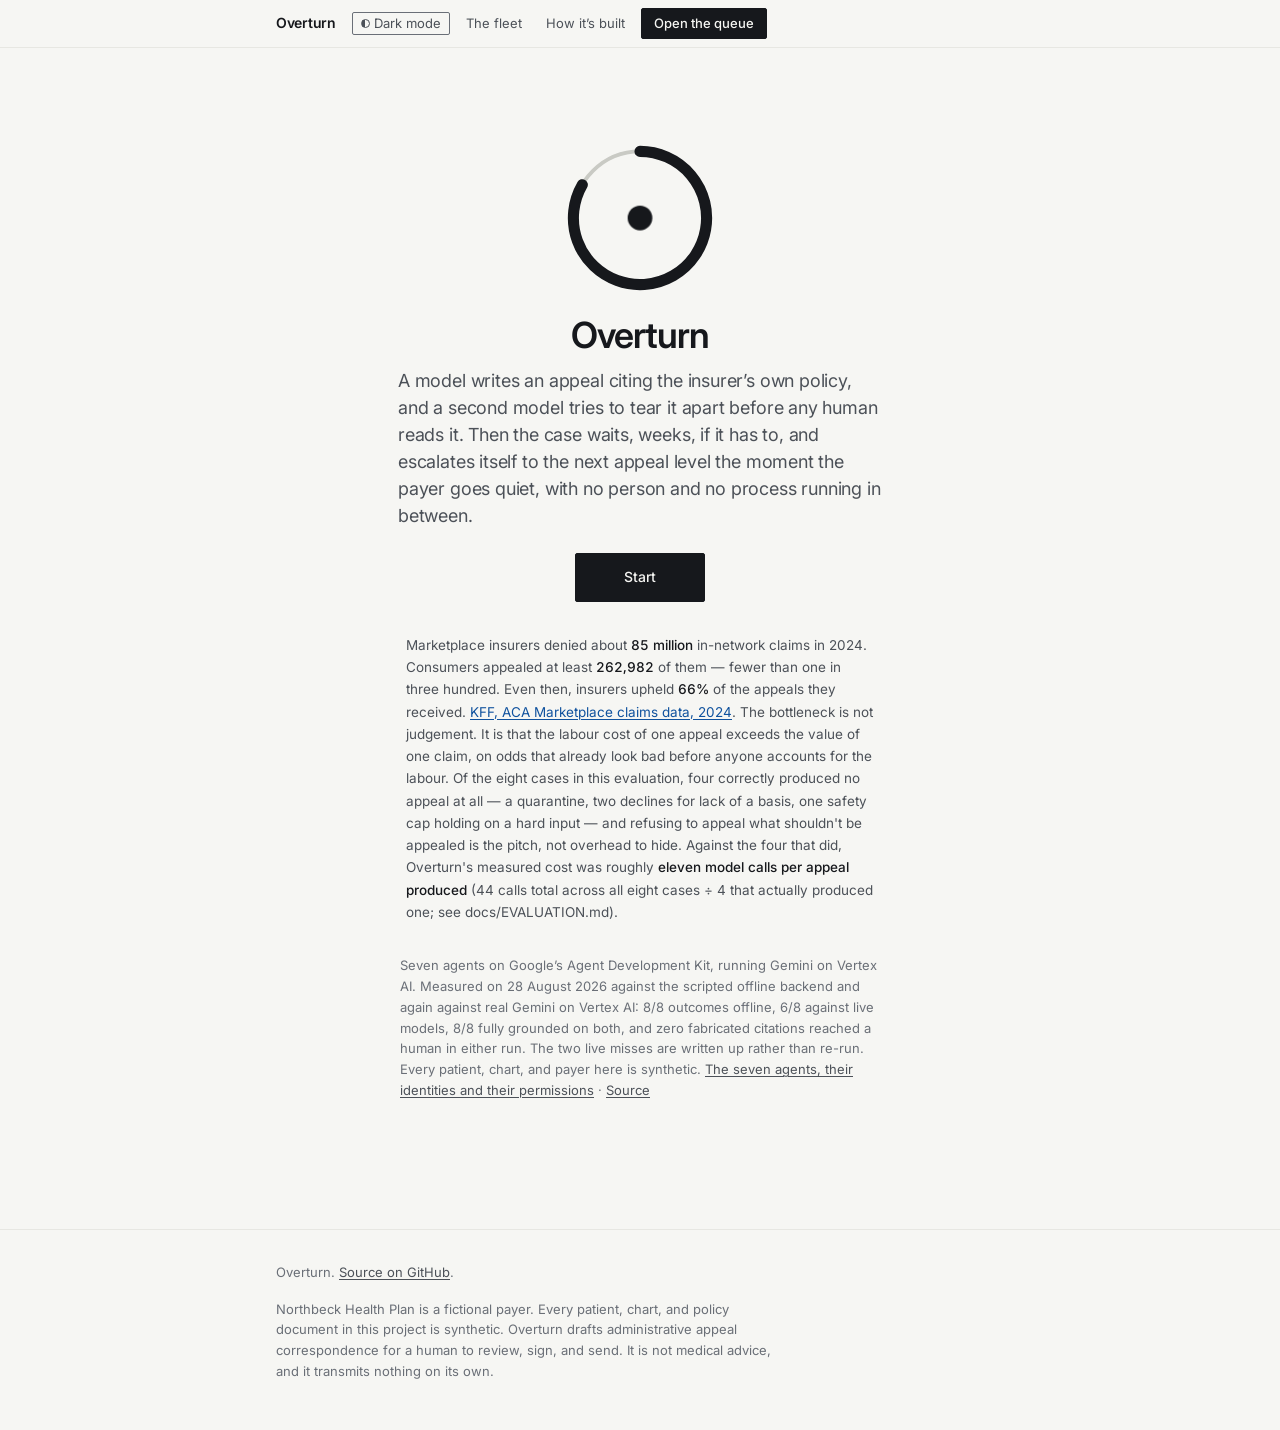
==== commit 93ac7222: "docs: four claims that were not true, and the test that should have caught one A red team pass and a" ====
--- a/docs/index.html
+++ b/docs/index.html
@@ -76,9 +76,10 @@
 
 
   <p class="door__meta">Seven agents on Google’s Agent Development Kit, running Gemini on
-    Vertex AI. Measured against real models on 28 August 2026: 6/8 outcomes correct and 8/8 fully grounded,
-    zero fabricated citations reached a human, on both the scripted offline backend and
-    real Gemini on Vertex AI. Every patient, chart, and payer here is synthetic.
+    Vertex AI. Measured on 28 August 2026 against the scripted offline backend and again against
+    real Gemini on Vertex AI: 8/8 outcomes offline, 6/8 against live models, 8/8 fully
+    grounded on both, and zero fabricated citations reached a human in either run.
+    The two live misses are written up rather than re-run. Every patient, chart, and payer here is synthetic.
     <a href="/fleet">The seven agents, their identities and their permissions</a> &middot;
     <a href="https://github.com/rickygole/overturn">Source</a></p>
 </main>
